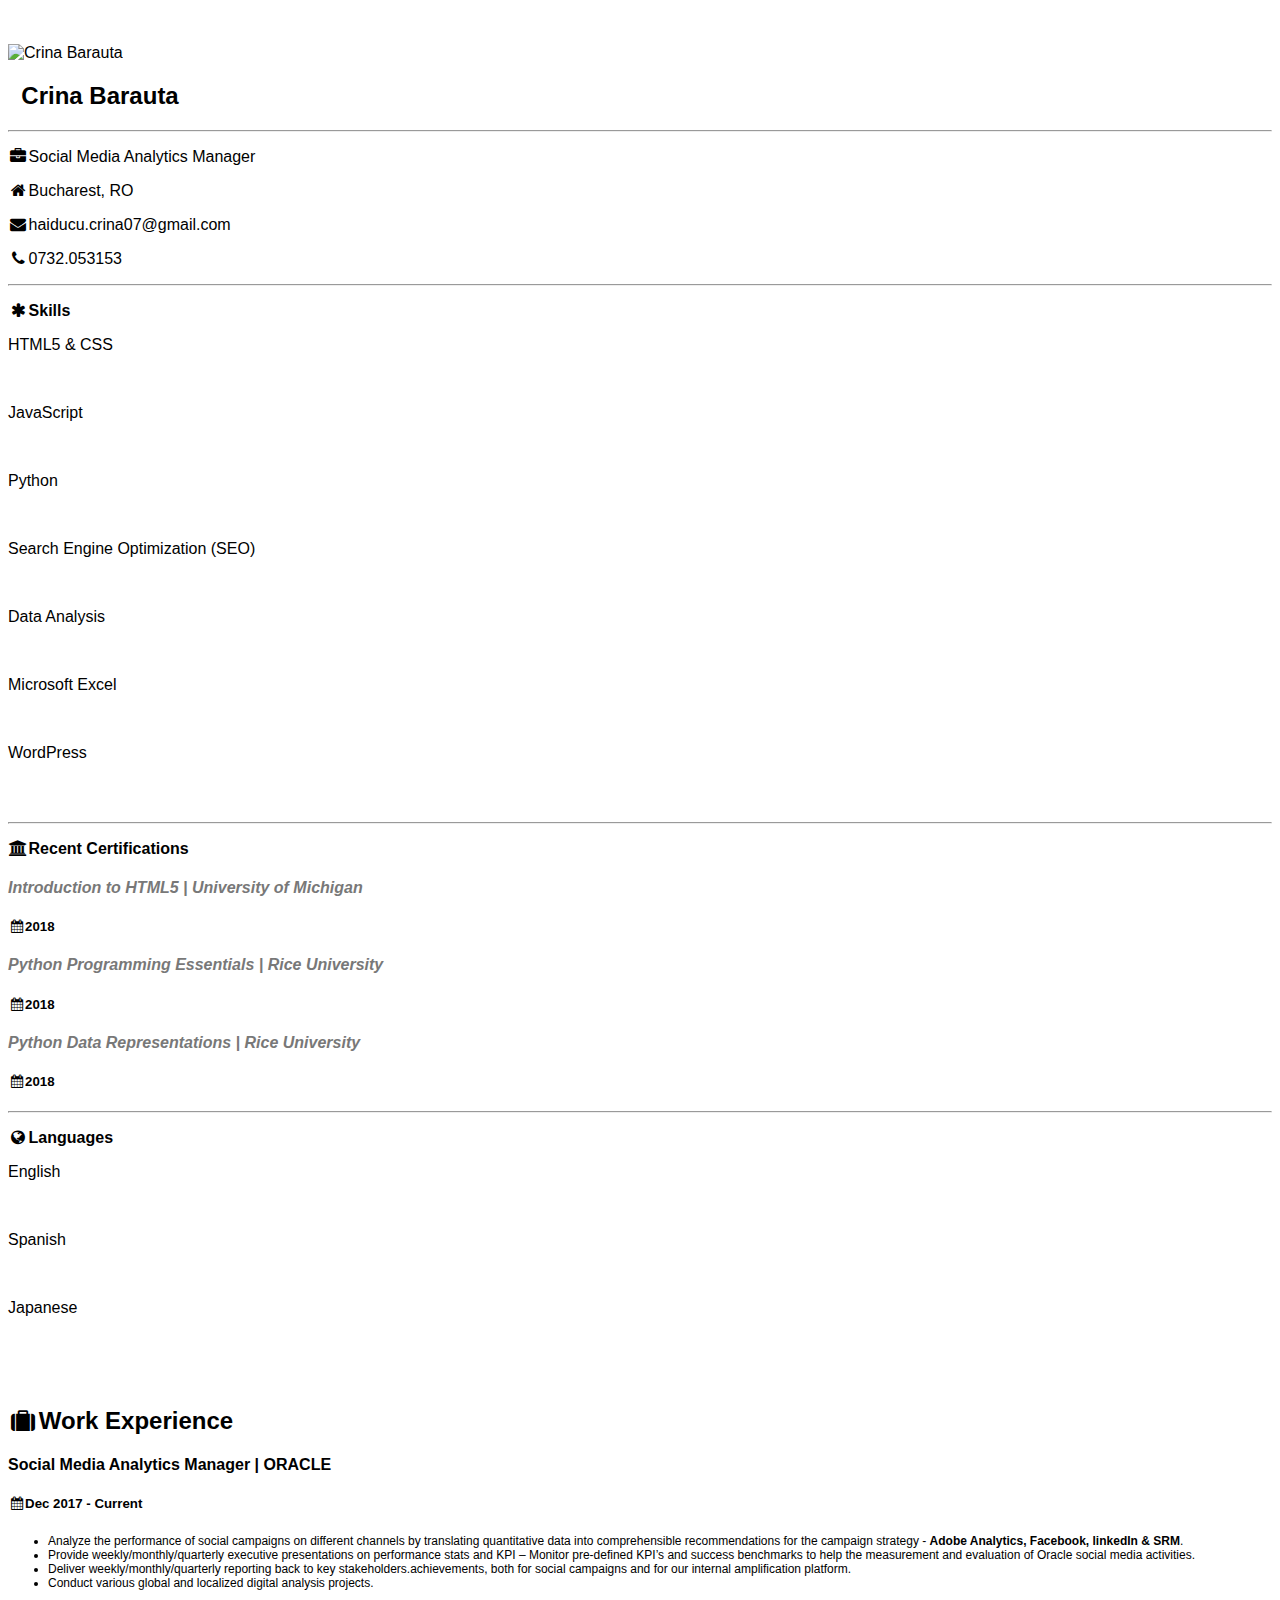
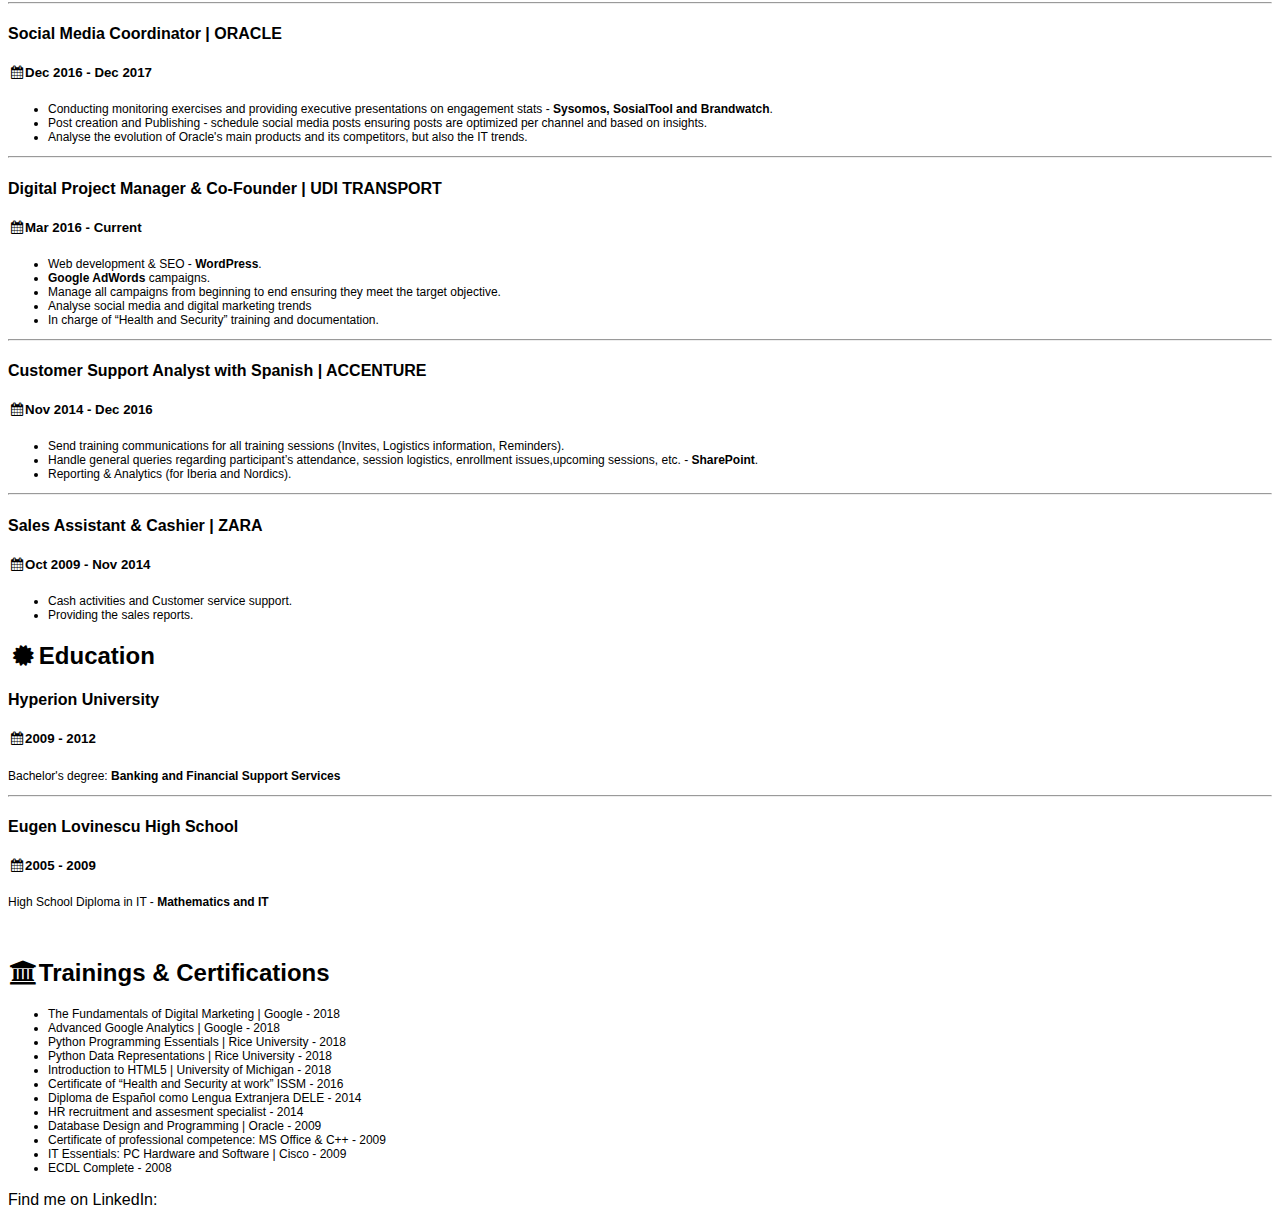
==== index.html @ 94c14f12 "Add files via upload" ====
<!DOCTYPE html>
<html>
<head>
<title>Crina Barauta</title>
<meta charset="UTF-8">
<meta name="viewport" content="width=device-width, initial-scale=1">
<link rel="stylesheet" href="style.css">
<link rel="stylesheet" href="https://cdnjs.cloudflare.com/ajax/libs/font-awesome/4.7.0/css/font-awesome.min.css">
<link rel="icon" href="https://bit.ly/2Ct0qK2">
<style>
html,body,h1,h2,h3,h4,h5,h6 {font-family: "Arial"}
</style>
</head>
<body class="light-grey">

<!-- Page Container -->
<div class="content margin-top" style="max-width:1400px;">

  <!-- The Grid -->
  <div class="row-padding">
  
    <!-- Left Column -->
    <div class="third">
    
      <div class="white text-grey card-4">
        <div class="display-container center-pict">
		<br>
		<br>
          <img src="https://bit.ly/2Ct0qK2" style="width:15vw;" alt="Crina Barauta">
        </div>
        <div class="container">
          <h2 class="center-pict" style="color:(0, 0%, 100%)">&nbsp; Crina Barauta</h2>
		  <hr>
          <p><i class="fa fa-briefcase fa-fw margin-right large text-teal"></i>Social Media Analytics Manager</p>
          <p><i class="fa fa-home fa-fw margin-right large text-teal"></i>Bucharest, RO</p>
          <p><i class="fa fa-envelope fa-fw margin-right large text-teal"></i>haiducu.crina07@gmail.com</p>
          <p><i class="fa fa-phone fa-fw margin-right large text-teal"></i>0732.053153</p>
          <hr>

          <p class="large"><b><i class="fa fa-asterisk fa-fw margin-right text-teal"></i>Skills</b></p>
          <p>HTML5 &amp; CSS</p>
          <div class="light-grey round-xlarge small">
            <div class="container center round-xlarge teal-lang" style="width:70%">&nbsp;</div>
          </div>
          <p>JavaScript</p>
          <div class="light-grey round-xlarge small">
            <div class="container center round-xlarge teal-lang" style="width:50%">
              <div class="center text-white">&nbsp;</div>
            </div>
          </div>
          <p>Python</p>
          <div class="light-grey round-xlarge small">
            <div class="container center round-xlarge teal-lang" style="width:40%">&nbsp;</div>
          </div>
          <p>Search Engine Optimization (SEO)</p>
          <div class="light-grey round-xlarge small">
            <div class="container center round-xlarge teal-lang" style="width:70%">&nbsp;</div>
          </div>
          <p>Data Analysis</p>
          <div class="light-grey round-xlarge small">
            <div class="container center round-xlarge teal-lang" style="width:90%">&nbsp;</div>
          </div>
		  <p>Microsoft Excel</p>
          <div class="light-grey round-xlarge small">
            <div class="container center round-xlarge teal-lang" style="width:93%">&nbsp;</div>
          </div>
		  <p>WordPress</p>
          <div class="light-grey round-xlarge small">
            <div class="container center round-xlarge teal-lang" style="width:80%">&nbsp;</div>
          </div>
          <br>
		  <hr>
		  
		  <p class="large"><b><i class="fa fa-university fa-fw margin-right text-teal"></i>Recent Certifications</b></p>
		    <div class="container">
          <h4><a href="https://www.coursera.org/account/accomplishments/certificate/MT7MNZTRB9N7" 
		  target="_black" style="text-decoration:none;color:rgb(120, 120, 120)" class="hover-opacity">
		  <b><em>Introduction to HTML5 | University of Michigan</em></b></a></h4>
          <h5 class="text-teal"><i class="fa fa-calendar fa-fw margin-right"></i>2018</h5>
          </div>
		   <div class="container">
          <h4><a href="https://www.coursera.org/account/accomplishments/certificate/BRSDTCGEBZRF" 
		  target="_black" style="text-decoration:none;color:rgb(120, 120, 120)" class="hover-opacity">
		  <b><em>Python Programming Essentials | Rice University</em></b></a></h4>
          <h5 class="text-teal"><i class="fa fa-calendar fa-fw margin-right"></i>2018</h5>
          </div>
		  <div class="container">
          <h4><a href="https://www.coursera.org/account/accomplishments/certificate/FNKJUV8CGYKT" 
		  target="_black" style="text-decoration:none;color:rgb(120, 120, 120)" class="hover-opacity">
		  <b><em>Python Data Representations | Rice University</em></b></a></h4>
          <h5 class="text-teal"><i class="fa fa-calendar fa-fw margin-right"></i>2018</h5>
          </div>
		  <hr>

          <p class="large"><b><i class="fa fa-globe fa-fw margin-right text-teal"></i>Languages</b></p>
          <p>English</p>
          <div class="light-grey round-xlarge">
            <div class="round-xlarge teal-lang" style="width:98%">&nbsp;</div>
          </div>
          <p>Spanish</p>
          <div class="light-grey round-xlarge">
            <div class="round-xlarge teal-lang" style="width:98%">&nbsp;</div>
          </div>
          <p>Japanese</p>
          <div class="light-grey round-xlarge">
            <div class="round-xlarge teal-lang" style="width:40%">&nbsp;</div>
          </div>
          <br>
        </div>
      </div><br>

    <!-- End Left Column -->
    </div>

    <!-- Right Column -->
    <div class="twothird">
    
      <div class="container card white margin-bottom">
        <h2 class="text-grey padding-16"><i class="fa fa-suitcase fa-fw margin-right xxlarge text-teal"></i>Work Experience</h2>
        <div class="container">
          <h4 class="opacity"><b>Social Media Analytics Manager | ORACLE</b></h4>
          <h5 class="text-teal"><i class="fa fa-calendar fa-fw margin-right"></i>Dec 2017 - <span class="tag teal round">Current</span></h5>
          <ul style="font-size:12px">
		    <li>Analyze the performance of social campaigns on different channels by translating quantitative data 
		  into comprehensible recommendations for the campaign strategy - <b> Adobe Analytics, Facebook, linkedIn & SRM</b>.</li>
		    <li>Provide weekly/monthly/quarterly executive presentations on performance stats and KPI – 
		  Monitor pre-defined KPI’s and success benchmarks to help the measurement and evaluation of Oracle social media activities.</li>
		    <li>Deliver weekly/monthly/quarterly reporting back to key stakeholders.achievements, 
		  both for social campaigns and for our internal amplification platform.</li>
		    <li>Conduct various global and localized digital analysis projects.</li>
		  </ul>

        </div>
		<hr>
        <div class="container">
          <h4 class="opacity"><b>Social Media Coordinator | ORACLE</b></h4>
          <h5 class="text-teal"><i class="fa fa-calendar fa-fw margin-right"></i>Dec 2016 - Dec 2017</h5>
          <ul style="font-size:12px">
		    <li>Conducting monitoring exercises and providing executive presentations on engagement stats - 
			<b>Sysomos, SosialTool and Brandwatch</b>.</li>
		    <li>Post creation and Publishing - schedule social media posts ensuring posts are optimized per channel and based on insights.</li>
		    <li>Analyse the evolution of Oracle's main products and its competitors, but also the IT trends.</li>
		  </ul>
        </div>
		<hr>
        <div class="container">
          <h4 class="opacity"><b>Digital Project Manager &amp; Co-Founder | UDI TRANSPORT</b></h4>
          <h5 class="text-teal"><i class="fa fa-calendar fa-fw margin-right"></i>Mar 2016 - <span class="tag teal round">Current</span></h5>
          <ul style="font-size:12px">
		    <li>Web development & SEO - <b>WordPress</b>.</li>
		    <li><b>Google AdWords</b> campaigns.</li>
		    <li>Manage all campaigns from beginning to end ensuring they meet the target objective.</li>
			<li>Analyse social media and digital marketing trends</li>
		    <li>In charge of “Health and Security” training and documentation.</li>
		  </ul>
        </div>
		<hr>
		 <div class="container">
          <h4 class="opacity"><b>Customer Support Analyst with Spanish | ACCENTURE</b></h4>
          <h5 class="text-teal"><i class="fa fa-calendar fa-fw margin-right"></i>Nov 2014 - Dec 2016</h5>
          <ul style="font-size:12px">
		    <li>Send training communications for all training sessions (Invites, Logistics information, Reminders).</li>
		    <li>Handle general queries regarding participant’s attendance, session logistics, enrollment issues,upcoming sessions, etc. - 
			<b>SharePoint</b>.</li>
		    <li>Reporting &amp; Analytics (for Iberia and Nordics).</li>
		  </ul>
        </div>
		<hr>
		<div class="container">
          <h4 class="opacity"><b>Sales Assistant &amp; Cashier | ZARA</b></h4>
          <h5 class="text-teal"><i class="fa fa-calendar fa-fw margin-right"></i>Oct 2009 - Nov 2014</h5>
          <ul style="font-size:12px">
		    <li>Cash activities and Customer service support.</li>
		    <li>Providing the sales reports.</li>
		  </ul>
        </div>
	  </div>

      <div class="container card white">
        <h2 class="text-grey padding-16"><i class="fa fa-certificate fa-fw margin-right xxlarge text-teal"></i>Education</h2>
        <div class="container">
          <h4 class="opacity"><b>Hyperion University</b></h4>
          <h5 class="text-teal"><i class="fa fa-calendar fa-fw margin-right"></i>2009 - 2012</h5>
          <p style="font-size:12px">Bachelor's degree: <b>Banking and Financial Support Services</b></p>
          <hr>
        </div>
        <div class="container">
          <h4 class="opacity"><b>Eugen Lovinescu High School</b></h4>
          <h5 class="text-teal"><i class="fa fa-calendar fa-fw margin-right"></i>2005 - 2009</h5>
          <p style="font-size:12px">High School Diploma in IT - <b>Mathematics and IT</b></p>
        </div>
      </div>
	<br>
	 <div class="container card white">
        <h2 class="text-grey padding-16"><i class="fa fa-university fa-fw margin-right xxlarge text-teal"></i>Trainings &amp; Certifications</h2>
        <div class="container">
		<ul style="font-size:12px">
		  <li>The Fundamentals of Digital Marketing | Google - 2018</li>
		  <li>Advanced Google Analytics | Google - 2018</li>
		  <li>Python Programming Essentials | Rice University - 2018</li>
		  <li>Python Data Representations | Rice University - 2018</li>
		  <li>Introduction to HTML5 | University of Michigan - 2018</li>
		  <li>Certificate of “Health and Security at work” ISSM - 2016</li>
		  <li>Diploma de Español como Lengua Extranjera DELE - 2014</li>
		  <li>HR recruitment and assesment specialist - 2014</li>
		  <li>Database Design and Programming | Oracle - 2009</li>
		  <li>Certificate of professional competence: MS Office &amp; C++ - 2009</li>
		  <li>IT Essentials: PC Hardware and Software | Cisco - 2009</li>
		  <li>ECDL Complete - 2008</li>
		</ul>
        </div>

      </div>
	  
	 
    <!-- End Right Column -->
    </div>
    
  <!-- End Grid -->
  </div>
  
  <!-- End Page Container -->
</div>

<footer class="container teal margin-top footer-size">
  <p>Find me on LinkedIn: <a href="https://www.linkedin.com/in/crina-florentina-barauta-881613106" 
  style="text-decoration:none;color:#fff;" target="_black"><i class="fa fa-linkedin hover-opacity"></i></a></p>
</footer>


</body>
</html>
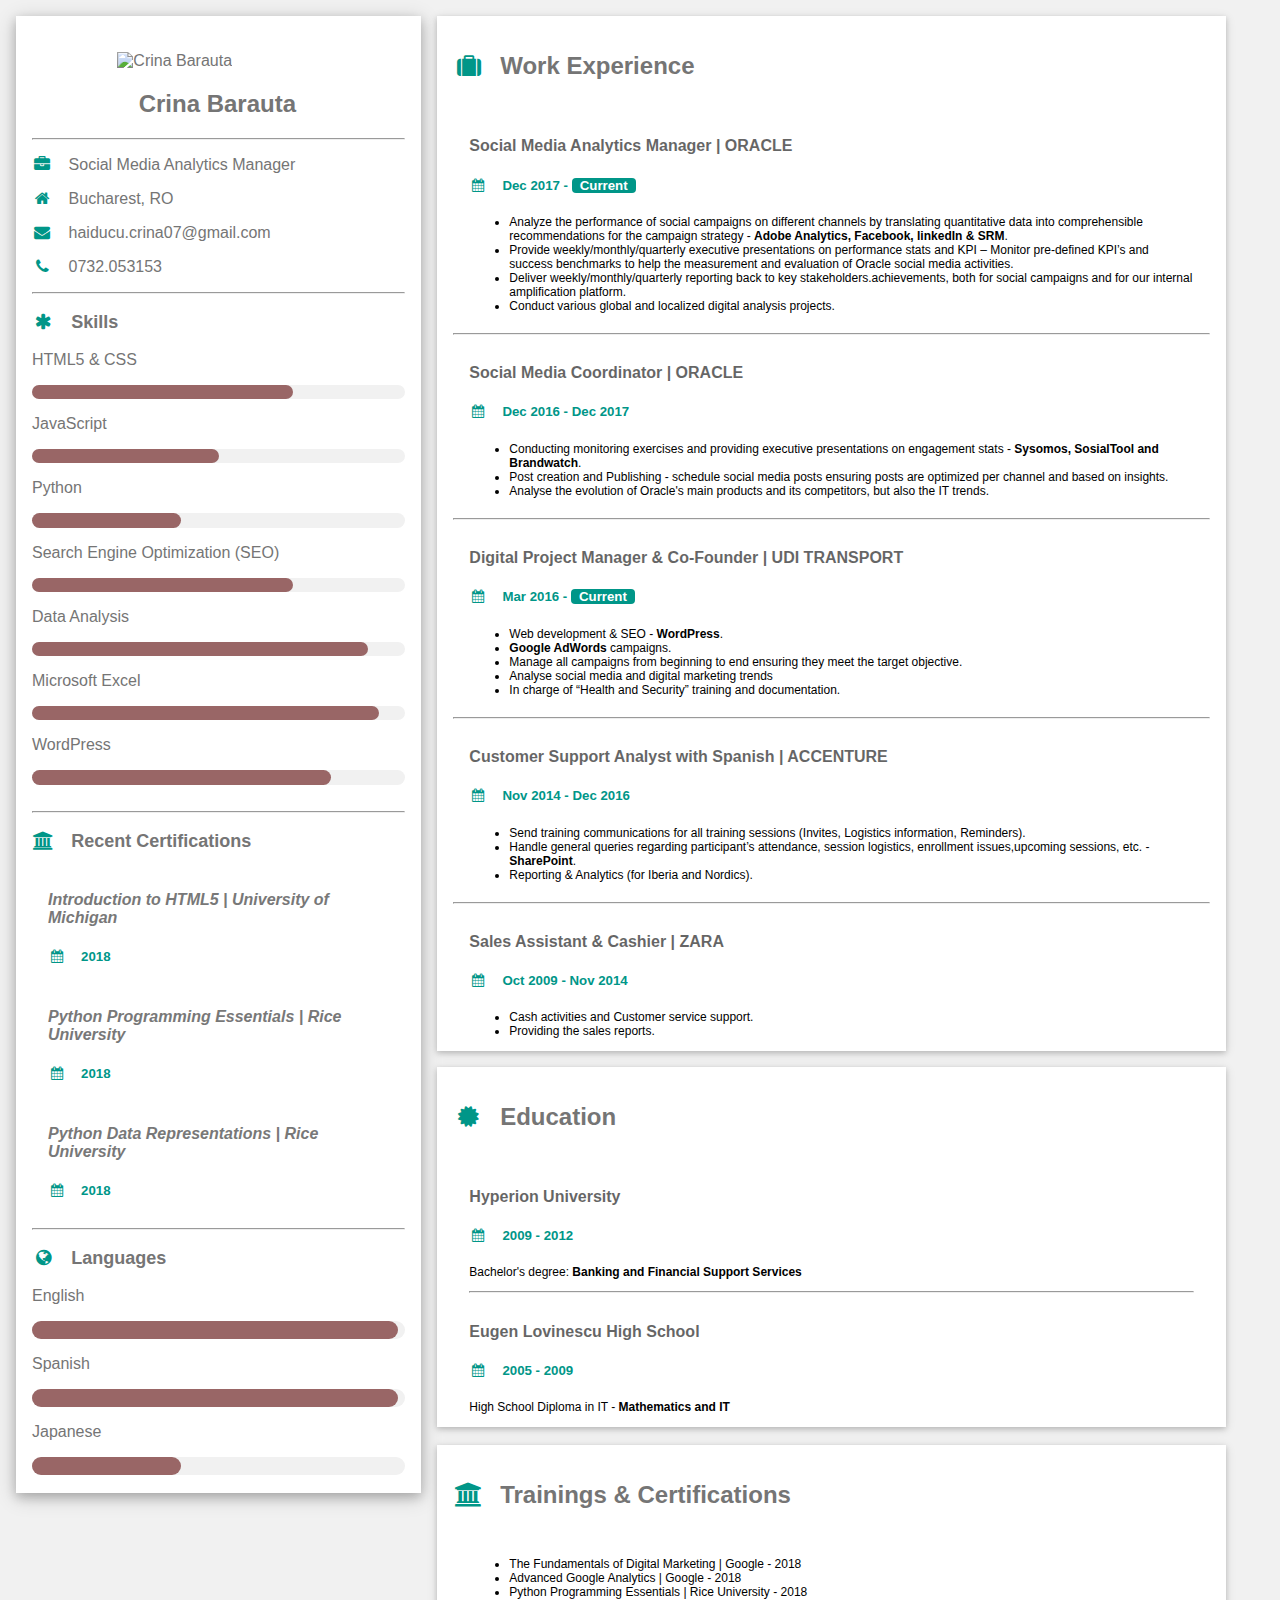
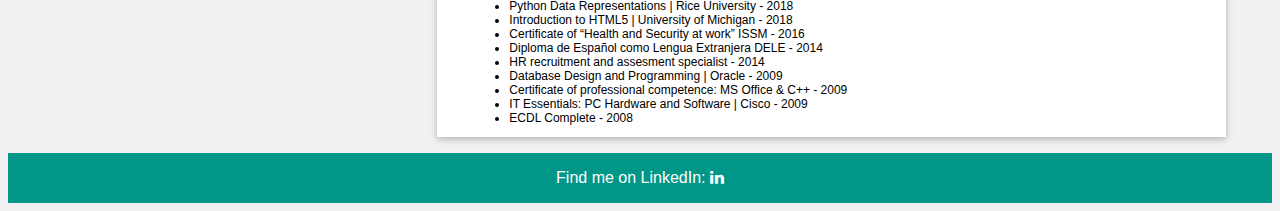
==== commit 9c80836b: "Add files via upload" ====
--- a/index.html
+++ b/index.html
@@ -8,7 +8,17 @@
 <link rel="stylesheet" href="https://cdnjs.cloudflare.com/ajax/libs/font-awesome/4.7.0/css/font-awesome.min.css">
 <link rel="icon" href="https://bit.ly/2Ct0qK2">
 <style>
+* {
+  box-sizing:border-box;
+}
 html,body,h1,h2,h3,h4,h5,h6 {font-family: "Arial"}
+@media screen and (max-width:800px){
+.third,.twothird{
+width:100%;
+}
+}
+
+ 
 </style>
 </head>
 <body class="light-grey">
--- a/style.css
+++ b/style.css
@@ -0,0 +1,128 @@
+.light-grey{
+	color:#000;
+	background-color:#f1f1f1
+	}
+.content{
+	margin-left:auto;
+	margin-right:auto;
+	max-width:980px
+	}  
+.margin-top{
+	margin-top:16px
+	}
+.margin-bottom{
+	margin-bottom:16px
+	}
+.margin-right{
+	margin-right:16px
+	}
+.row-padding:after,.row-padding:before{
+	content:"";
+	display:table;
+	clear:both
+	}
+.padding-16{
+	padding-top:16px;
+	padding-bottom:16px
+	}
+.third{
+	float:left;
+	width:33.33333%;
+	padding:0 8px
+	}
+.twothird{
+	float:left;
+	width:63.66666%;
+	padding:0 8px
+	}
+.white{
+	color:#000;
+	background-color:#fff
+	}
+.text-grey{
+	color:#757575;
+	}
+.card-4{
+	box-shadow:0 4px 10px 0 rgba(0,0,0,0.2),0 4px 20px 0 rgba(0,0,0,0.19)
+	}
+.card{
+	box-shadow:0 2px 5px 0 rgba(0,0,0,0.16),0 2px 10px 0 rgba(0,0,0,0.12)
+	}
+.display-container{
+	position:relative;
+	display:block
+	}
+.display-bottomleft{
+	position:absolute;
+	left:0;bottom:0
+	}
+.container:after,.container:before{
+	content:"";
+	display:table;
+	clear:both
+	}
+.container{
+	padding:0.01em 16px
+	}
+.text-black{
+	color:#000
+	}
+.text-white{
+	color:#fff
+	}
+
+.large{
+	font-size:18px
+	}
+.text-teal{
+	color:#009688
+	}
+.round-xlarge{
+	border-radius:16px
+	}
+.round{
+	border-radius:4px
+	}
+.small{
+	font-size:12px
+	}
+.center{
+	text-align:center;
+	display:inline-block;
+	width:auto
+	}
+.teal{
+	color:#fff;
+	background-color:#009688
+	}
+.teal-lang{
+	color:#fff;
+	background-color:hsl(0, 20%, 50%)
+	}
+.tag{
+	background-color:#009688;
+	color:#fff;
+	display:inline-block;
+	padding-left:8px;
+	padding-right:8px;
+	text-align:center
+	}
+.opacity,.hover-opacity:hover{
+	opacity:0.60
+	}
+.xxlarge{
+	font-size:36px
+	}
+.footer-size{text-align:center;width:auto}
+.center-pict{
+    display: block;
+    margin-left: auto;
+    margin-right: auto;
+    width: 50%
+}
+
+
+
+
+
+
